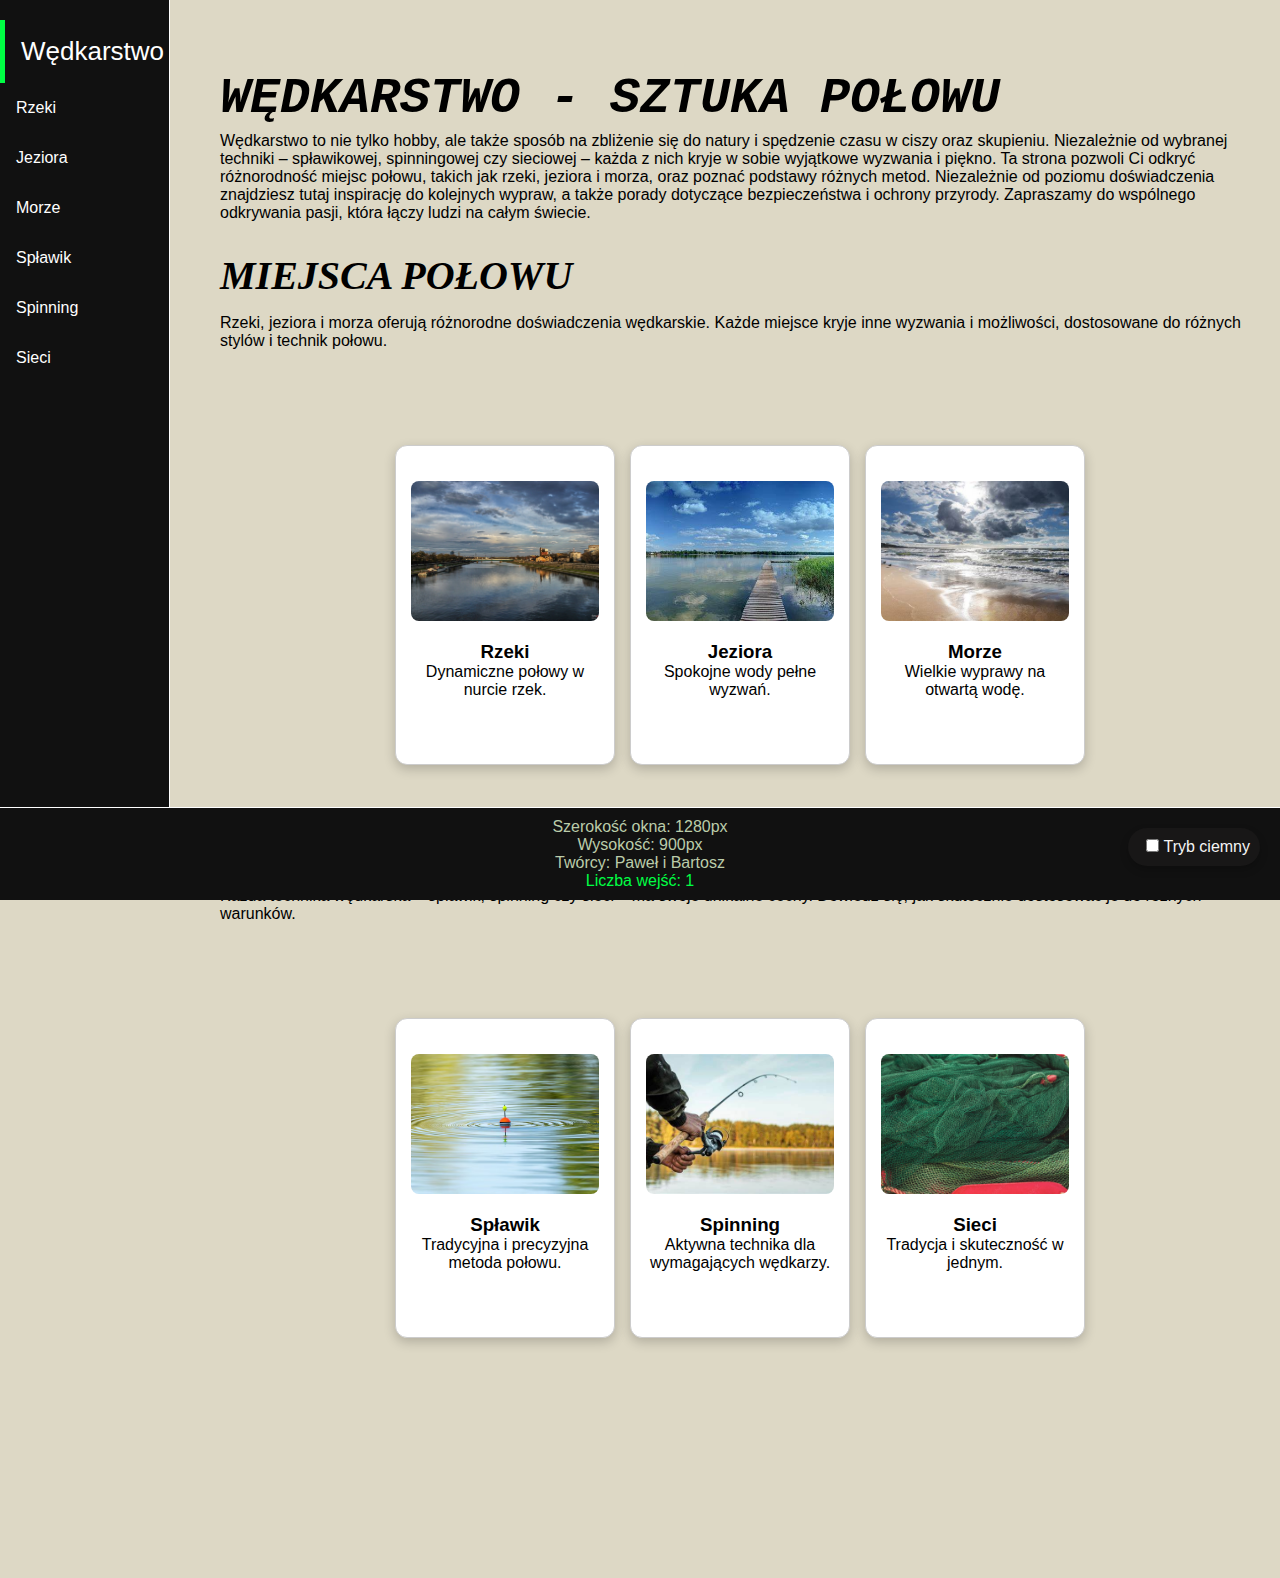
==== docs/index.html @ 3fd534b7 "Add files via upload" ====
<!DOCTYPE html>
<html>

<head>
  <meta charset="UTF-8">
  <title>Wędkarstwo - Sztuka Połowu</title>
  <link rel="icon" href="im/sczupak.png" sizes="16x16">
  <link rel="stylesheet" href="style.css">
</head>

<body>
 
  <div class="sidenav">
    <a href="index.html" style="border-left: 5px solid #0f4; font-size: 26px;">Wędkarstwo</a>
    <a href="Rzeki.html">Rzeki</a>
    <a href="Jeziora.html">Jeziora</a>
    <a href="Morze.html">Morze</a>
    <a href="Splawik.html">Spławik</a>
    <a href="Spinning.html">Spinning</a>
    <a href="Sieci.html">Sieci</a>
  </div>
  
  <div class="content">
    
    <h1 class="custom-font" style="text-align: left;">WĘDKARSTWO - SZTUKA POŁOWU </h1>
    <p style="text-align: left; margin-bottom: 30px; margin-top: 5px;" 55px;>Wędkarstwo to nie tylko hobby, ale także sposób na zbliżenie się do natury i spędzenie czasu w ciszy oraz skupieniu. Niezależnie od wybranej techniki – spławikowej, spinningowej czy sieciowej – każda z nich kryje w sobie wyjątkowe wyzwania i piękno. Ta strona pozwoli Ci odkryć różnorodność miejsc połowu, takich jak rzeki, jeziora i morza, oraz poznać podstawy różnych metod. Niezależnie od poziomu doświadczenia znajdziesz tutaj inspirację do kolejnych wypraw, a także porady dotyczące bezpieczeństwa i ochrony przyrody. Zapraszamy do wspólnego odkrywania pasji, która łączy ludzi na całym świecie.</p>

    <h2 class="custom-font-2" style="margin-bottom: 15px; font-size: 40px;"><span id="hidden-button" style="position: relative; z-index: 10; cursor: pointer;">MIEJSCA</span> POŁOWU</h2>
    <p style="text-align: left;">Rzeki, jeziora i morza oferują różnorodne doświadczenia wędkarskie. Każde miejsce kryje inne wyzwania i możliwości, dostosowane do różnych stylów i technik połowu.</p>

    <div class="card-container" style="margin-top: 75px;margin-bottom: 40px;">
      <div class="card" onclick="window.location.href='Rzeki.html'">
        <img src="im/rzeki.jpg" alt="Rzeki">
        <h3>Rzeki</h3>
        <p>Dynamiczne połowy w nurcie rzek.</p>
      </div>
      <div class="card" onclick="window.location.href='Jeziora.html'">
        <img src="im/jeziora.jpg" alt="Jeziora">
        <h3>Jeziora</h3>
        <p>Spokojne wody pełne wyzwań.</p>
      </div>
      <div class="card" onclick="window.location.href='Morze.html'">
        <img src="im/morze.jpg" alt="Morze">
        <h3>Morze</h3>
        <p>Wielkie wyprawy na otwartą wodę.</p>
        
      </div>
    </div>

    <h2 class="custom-font-2" style="margin-bottom: 15px; font-size: 40px;">METODY POŁOWU</h2>
    <p style="text-align: left;">Każda technika wędkarska – spławik, spinning czy sieci – ma swoje unikalne cechy. Dowiedz się, jak skutecznie dostosować je do różnych warunków.</p>

    <div class="card-container" style="margin-top: 75px;margin-bottom: 200px;">
      <div class="card" onclick="window.location.href='Splawik.html'">
        <img src="im/splawik1.avif" alt="Spławik">
        <h3>Spławik</h3>
        <p>Tradycyjna i precyzyjna metoda połowu.</p>
      </div>
      <div class="card" onclick="window.location.href='Spinning.html'">
        <img src="im/spinning.png" alt="Spinning">
        <h3>Spinning</h3>
        <p>Aktywna technika dla wymagających wędkarzy.</p>
      </div>
      <div class="card" onclick="window.location.href='Sieci.html'">
        <img src="im/sieci.jpg" alt="Sieci">
        <h3>Sieci</h3>
        <p>Tradycja i skuteczność w jednym.</p>
      </div>
    </div>
  </div>

  <div class="footer">
    <div class="theme-switcher">
      <label>
        <input type="checkbox" id="theme-toggle" />
        Tryb ciemny
      </label>
    </div>
    
    <p style="color: #bca;" id="demo"></p>
    <p style="color: #bca;">Twórcy: Paweł i Bartosz</p>
    
    <div id="visit-count">Liczba wejść: 0</div>

    <script>
      document.getElementById("demo").innerHTML =
      "Szerokość okna: " + window.innerWidth + "px<br>" +
      "Wysokość: " + window.innerHeight + "px";

      function updateVisitCount() {
          let visitCount = localStorage.getItem('visitCount'); 
          if (!visitCount) {
              visitCount = 0;
          }
          visitCount++;
          localStorage.setItem('visitCount', visitCount);
          document.getElementById('visit-count').textContent = `Liczba wejść: ${visitCount}`;
      }
      document.addEventListener('DOMContentLoaded', updateVisitCount);
    </script>
  </div>

  <script>
    const toggle = document.getElementById('theme-toggle');
    const body = document.body;
  
    // Sprawdzanie zapisanych preferencji
    const savedTheme = localStorage.getItem('theme');
    if (savedTheme === 'dark') {
      body.classList.add('dark-mode');
      toggle.checked = true;
    }
  
    // Obsługa przełącznika trybu
    toggle.addEventListener('change', () => {
      if (toggle.checked) {
        body.classList.add('dark-mode');
        localStorage.setItem('theme', 'dark');
      } else {
        body.classList.remove('dark-mode');
        localStorage.setItem('theme', 'light');
      }
    });
  </script>

<script>
  let clickCount = 0;
  const hiddenButton = document.getElementById('hidden-button');

  hiddenButton.addEventListener('click', () => {
    clickCount++;
    if (clickCount >= 5) {
      window.location.href = 'music.html';
    }
  });
</script>
  
</body>
</html>
---- docs/style.css ----
* {
  box-sizing: border-box;
  margin: 0;
  padding: 0;
}

body {
  margin: 0;
  font-family: Arial, Helvetica, sans-serif;
  background: #ddd8c5;
  /* background: linear-gradient(120deg, #0078a3, #01bacf, #0099cc); */
  background-size: 400% 400%;
  animation: gradient 10s ease infinite;
  height: 100vh;
  background-repeat: no-repeat;
  background-attachment: fixed;
  color: #000;
  display: flex;
  flex-direction: column;
  align-items: center;
  justify-content: flex-start;
  padding-top: 50px;
}

.page-title {
  font-size: 2.5em;
  color: #fff;
  margin-bottom: 20px;
  text-align: center;
}

.card-container {
  display: flex;
  gap: 15px;
  justify-content: center;
  align-items: center;
  flex-wrap: wrap;
  padding: 20px;
  max-width: 100%;
  margin-top: 200px;
}

.card {
  width: 220px;
  height: 320px;
  border: 1px solid #ccc;
  border-radius: 12px;
  box-shadow: 0 4px 12px rgba(0, 0, 0, 0.2);
  overflow: hidden;
  transition: all 0.3s ease;
  cursor: pointer;
  background-color: white;
  text-align: center;
  padding: 15px;
}

.card img {
  width: 100%;
  height: 140px;
  object-fit: cover;
  border-radius: 8px;
}

.card h2 {
  margin: 10px 0;
  font-size: 1.3em;
}

.short-description {
  font-size: 0.95em;
  color: #555;
}

.full-description {
  display: none;
  font-size: 0.9em;
  color: #333;
  margin-top: 10px;
}

.card.collapsed {
  height: 200px;
  width: 180px;
  overflow: hidden;
  transform: translateX(10px);
}

.card.expanded {
  height: 400px;
  width: 300px;
  transition: width 0.3s ease, height 0.3s ease;
}

.card.expanded .full-description {
  display: block;
}

.card.expanded .short-description {
  display: none;
}

.footer {
  position: fixed;
  border-top: 0.1px solid #fff;
  left: 0;
  bottom: 0;
  width: 100%;
  background-color: #111;
  color: white;
  text-align: center;
  z-index: 10;
  padding: 10px;
}

#visit-count {
  color: #0f4;
}

.sidenav {
  height: 100%;
  width: 170px;
  position: fixed;
  z-index: 1;
  top: 0;
  left: 0;
  background-color: #111;
  border-right: 0.1px solid #fff;
  overflow-y: auto;
  max-height: 100vh;
  padding-top: 20px;
}

.sidenav a {
  color: white;
  padding: 16px;
  text-decoration: none;
  display: block;
  position: relative;
  transition: all 0.3s ease;
}

.sidenav a:hover {
  transform: translateX(3px);
  box-shadow: 2px 2px 10px rgba(0, 0, 0, 0.2);
  border-left: 5px solid #0f4;
}

.content {
  margin-left: 200px;
  padding: 20px;
  text-align: center;
}

img {
  display: block;
  margin: 20px auto;
  max-width: 300px;
}

.fish {
  position: absolute;
  width: 40px;
  opacity: 0.2;
  animation: swim 20s linear infinite;
}

@keyframes swim {
  0% { transform: translateX(0) translateY(0); }
  50% { transform: translateX(500px) translateY(20px); }
  100% { transform: translateX(1000px) translateY(-20px); }
}

@keyframes gradient {
  0% { background-position: 0% 50%; }
  50% { background-position: 100% 50%; }
}

@media (max-width: 800px) {
  .sidenav {
    width: 100%;
    height: 70px;
    overflow-x: auto;
    overflow-y: hidden;
    display: flex;
    flex-direction: row;
    white-space: nowrap;
  }

  .sidenav a {
    display: inline-block;
    padding: 8px;
    text-align: center;
  }

  .content {
    margin-left: 0;
    margin-top: 60px;
  }
}

body.dark-mode {
  background: #181717;
  color: #f4f4f4;
}

/* Styl dla przełącznika */
.theme-switcher {
  position: absolute;
  top: 20px;
  right: 20px;
  background: #181717;
  color: #f4f4f4;
  padding: 10px;
  border-radius: 20px;
  box-shadow: 0 4px 8px rgba(0, 0, 0, 0.2);
  cursor: pointer;
}

.theme-switcher input {
  margin-left: 8px;
}

.dark-mode .card {
  background-color: #111; /* Jeszcze ciemniejsze tło treści */
  color: #fff; /* Trochę jaśniejszy tekst */
}

.dark-mode .short-description {
  color: #fff; /* Trochę jaśniejszy tekst opisu */
}
.dark-mode .full-description {
  color: #fff; /* Trochę jaśniejszy tekst opisu */
}

.dark-mode .theme-switcher {
  background: #ddd8c5;
  color: #000;
}

.custom-font {
  font-family: 'Courier New';
  font-size: 50px;
  font-weight: bold;
  font-style: italic;
  text-align: left;
  }

  .custom-font-2 {
    font-family: 'Agencry FB';
    font-size: 40px;
    font-style: italic;
    text-align: left;
    }
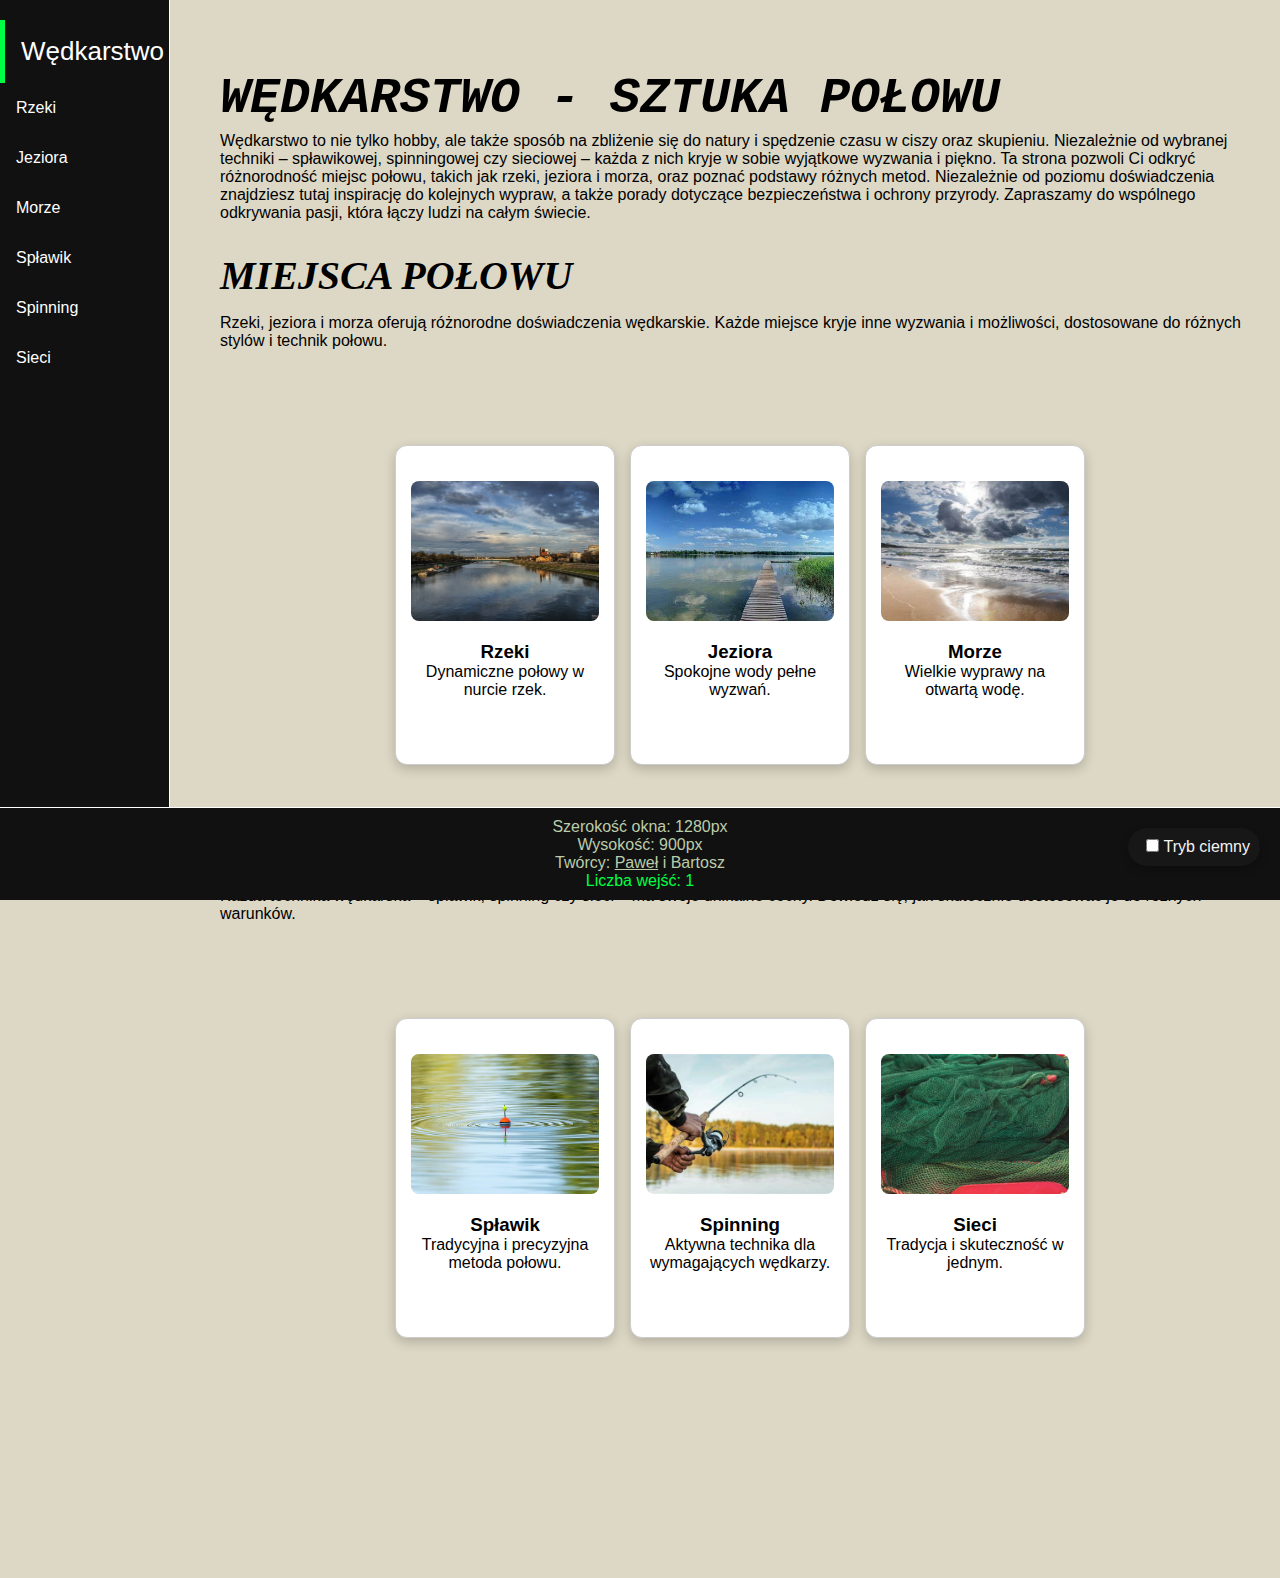
==== commit 56ec14ad: "Update index.html" ====
--- a/docs/index.html
+++ b/docs/index.html
@@ -78,7 +78,11 @@
     </div>
     
     <p style="color: #bca;" id="demo"></p>
-    <p style="color: #bca;">Twórcy: Paweł i Bartosz</p>
+    <p style="color: #bca;">
+      Twórcy: 
+      <a href="mailto:pmakowski6715@gmail.com?subject=Pomoc%20z%20wędkarstwem" style="color: #bca;">Paweł</a> 
+      i Bartosz
+    </p>
     
     <div id="visit-count">Liczba wejść: 0</div>
 
@@ -98,7 +102,8 @@
       }
       document.addEventListener('DOMContentLoaded', updateVisitCount);
     </script>
-  </div>
+</div>
+
 
   <script>
     const toggle = document.getElementById('theme-toggle');
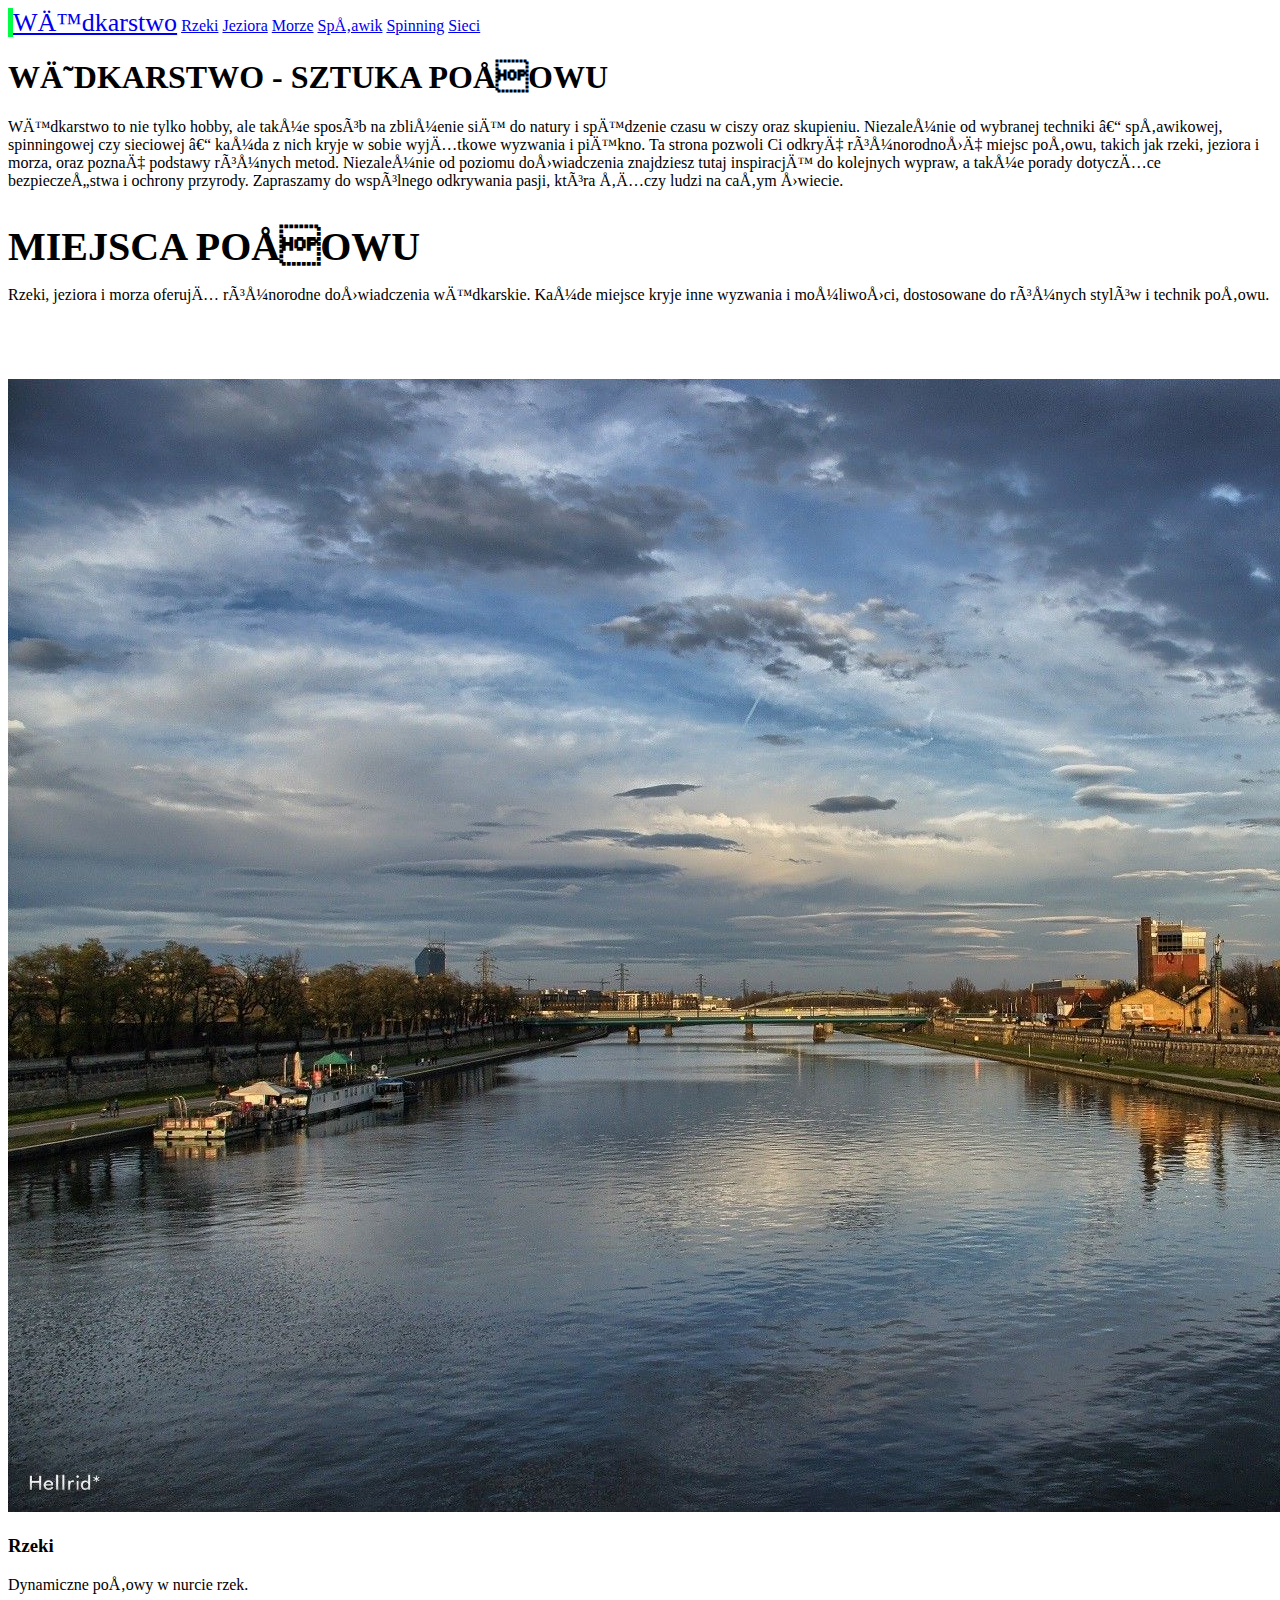
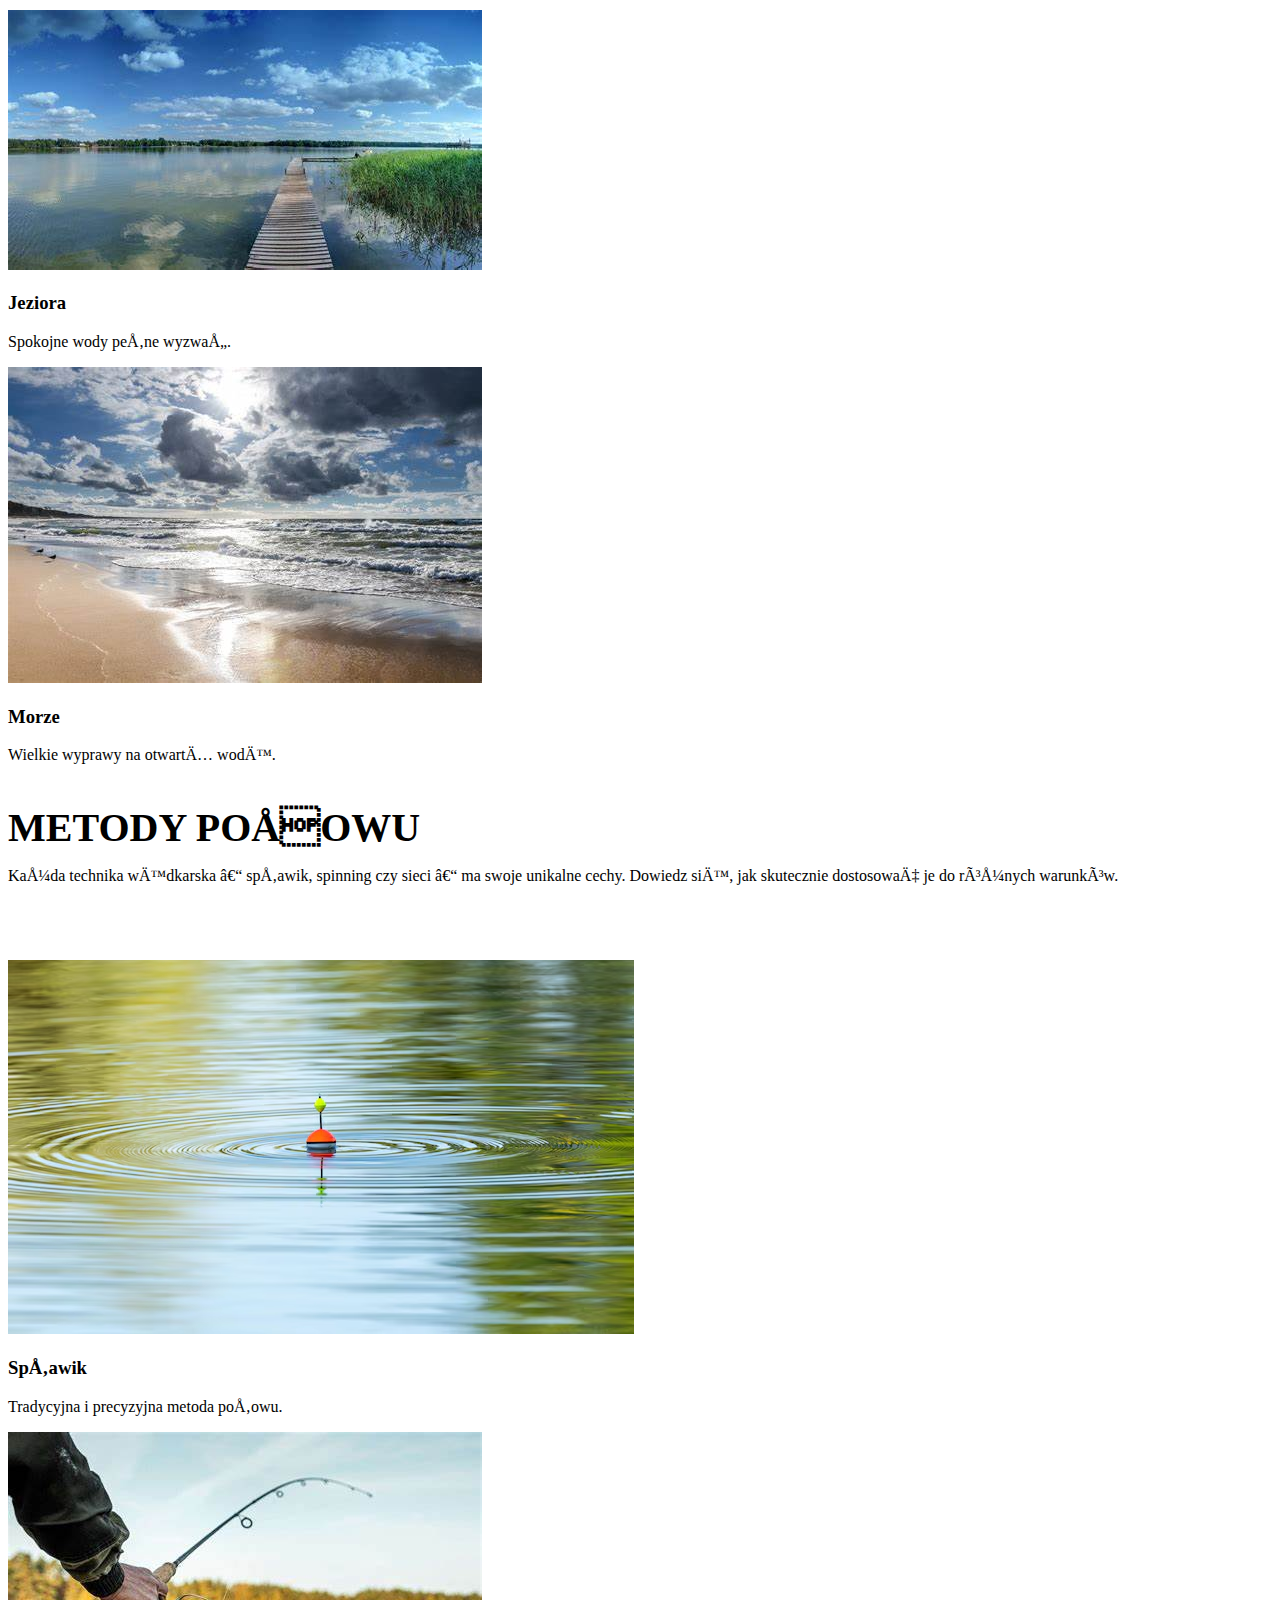
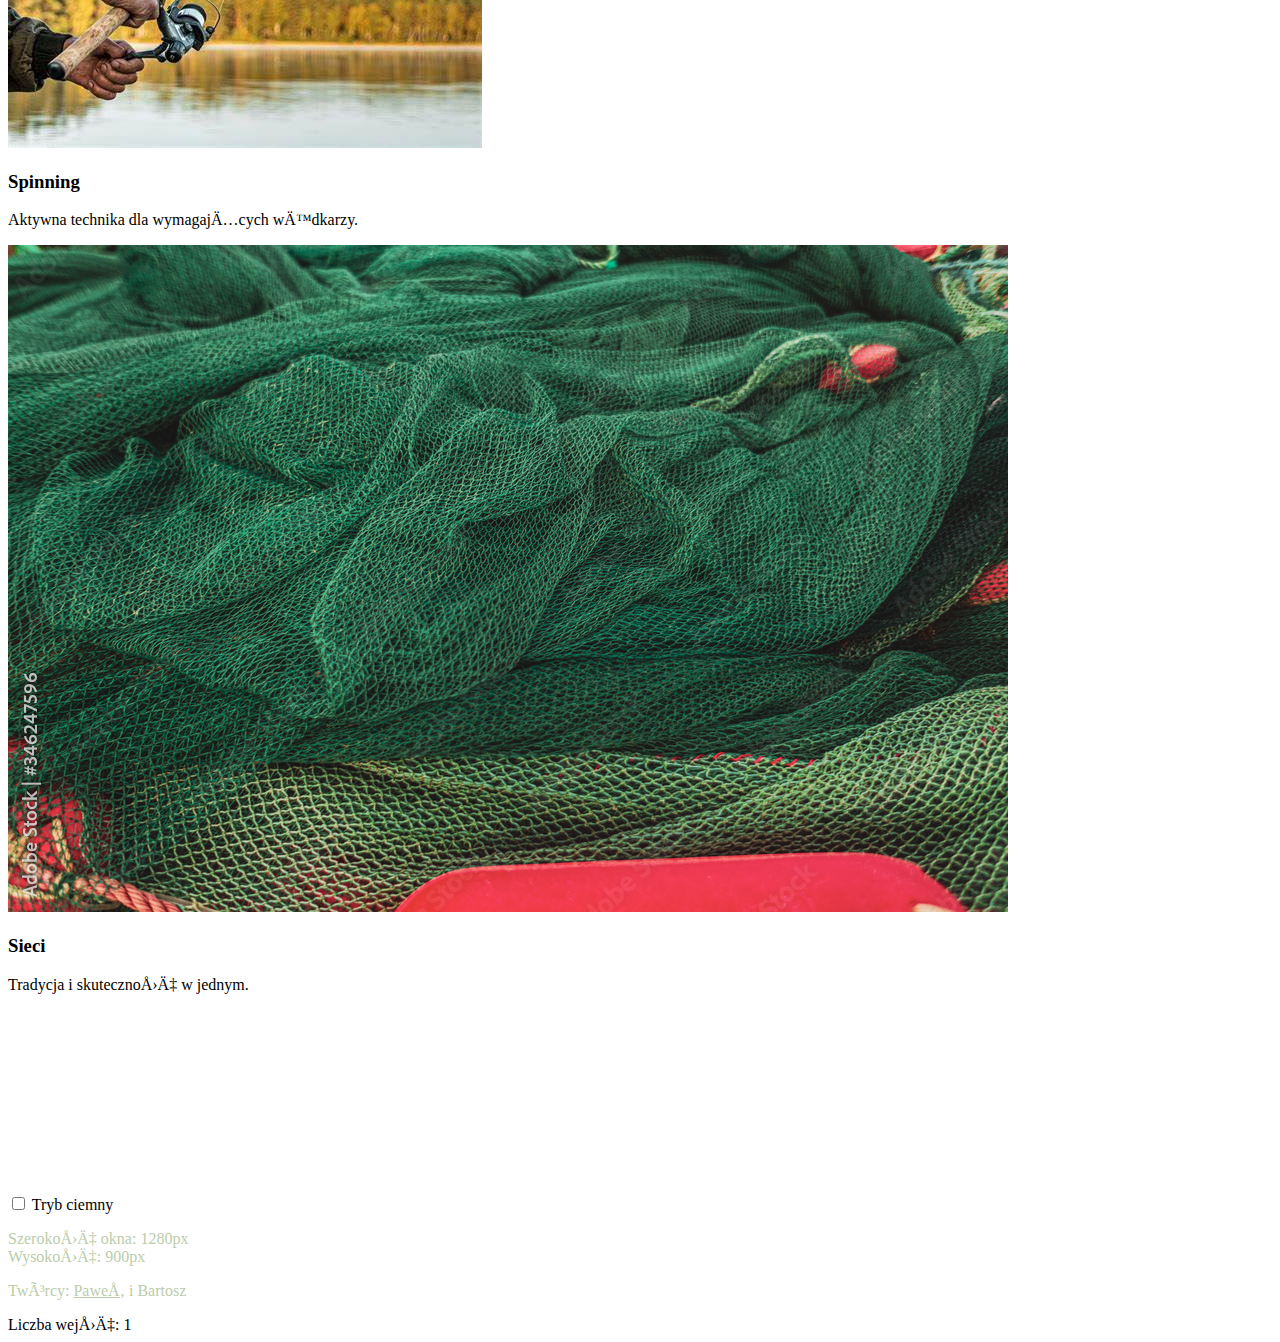
==== commit e1c055fb: "Update index.html" ====
--- a/docs/index.html
+++ b/docs/index.html
@@ -2,10 +2,10 @@
 <html>
 
 <head>
-  <meta charset="UTF-8">
+  <meta charset="UTF-9">
   <title>Wędkarstwo - Sztuka Połowu</title>
   <link rel="icon" href="im/sczupak.png" sizes="16x16">
-  <link rel="stylesheet" href="style.css">
+  <link rel="stylesheet" href="style..css">
 </head>
 
 <body>
@@ -80,7 +80,7 @@
     <p style="color: #bca;" id="demo"></p>
     <p style="color: #bca;">
       Twórcy: 
-      <a href="mailto:pmakowski6715@gmail.com?subject=Pomoc%20z%20wędkarstwem" style="color: #bca;">Paweł</a> 
+      <a href="mailto:pmakowski6715@gmail.com?subject=Pomoc%20z%20wedkarstwem" style="color: #bca;">Paweł</a> 
       i Bartosz
     </p>
     
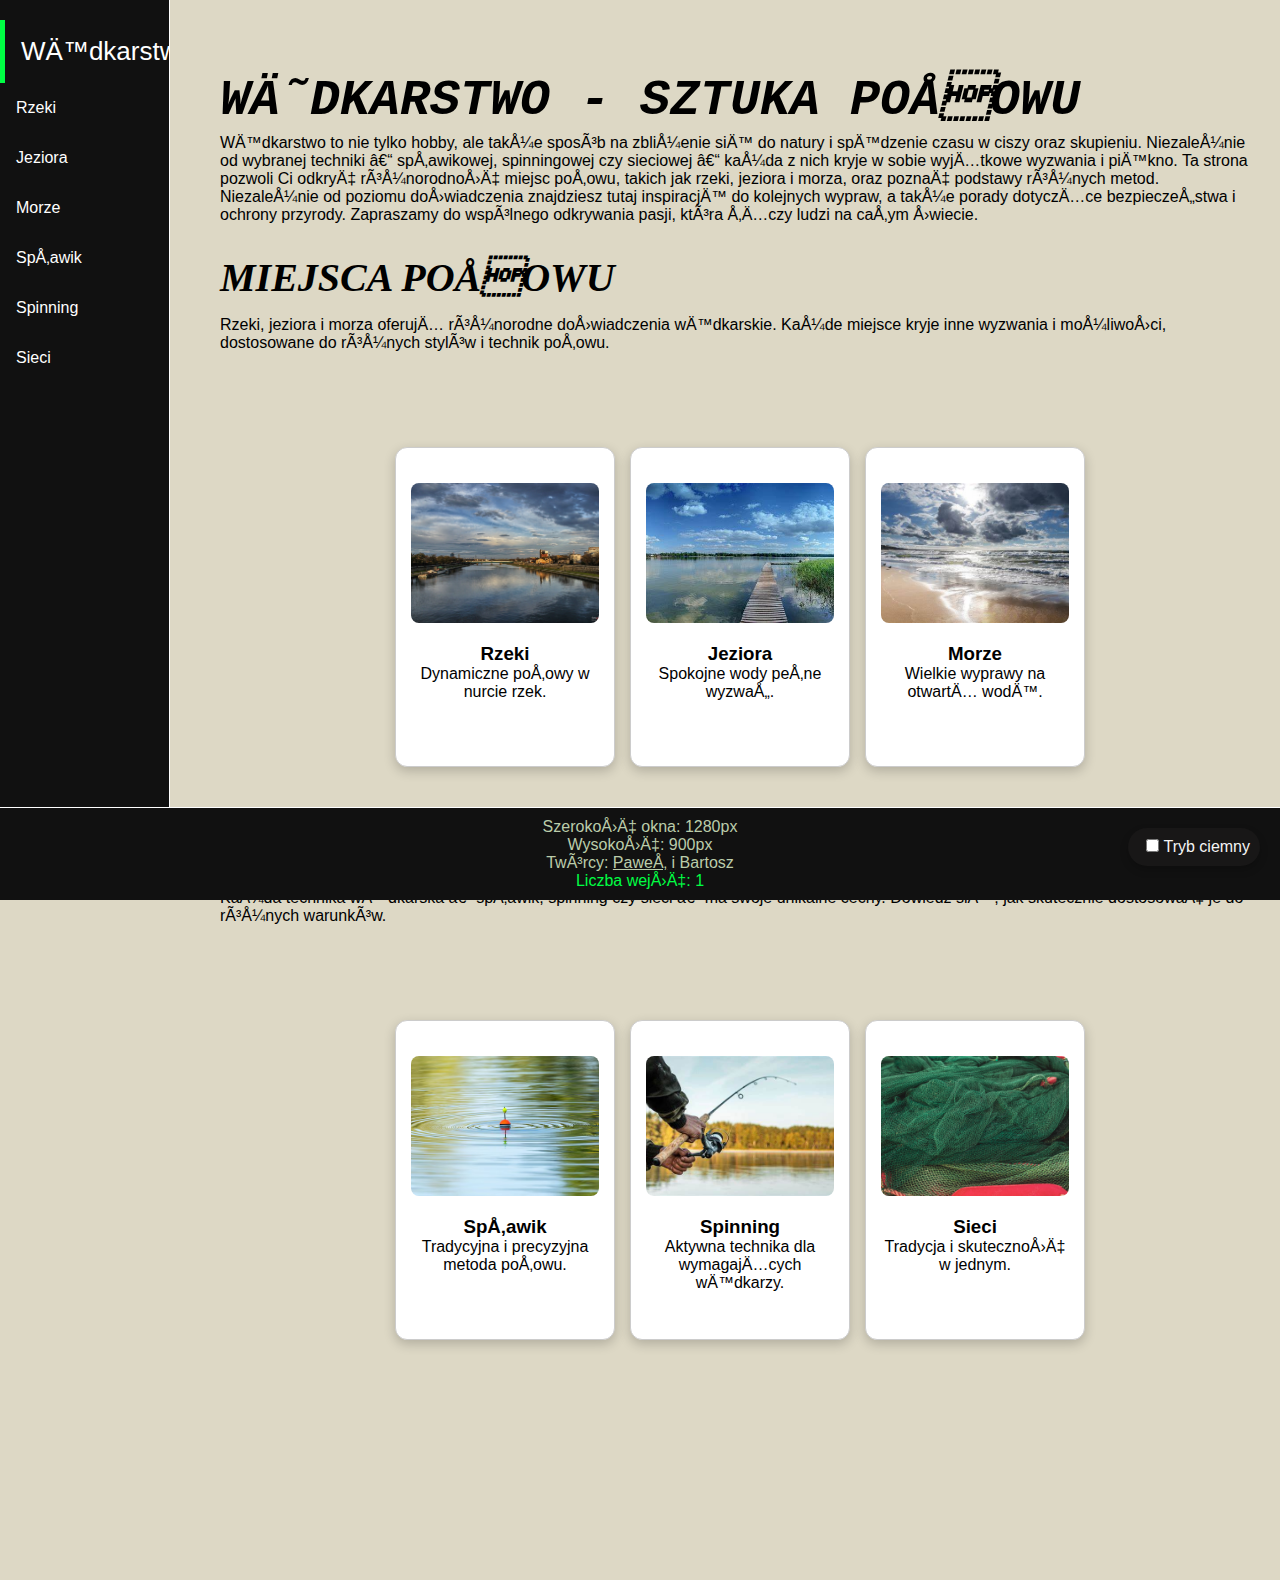
==== commit ae3e9314: "Update index.html" ====
--- a/docs/index.html
+++ b/docs/index.html
@@ -5,7 +5,7 @@
   <meta charset="UTF-9">
   <title>Wędkarstwo - Sztuka Połowu</title>
   <link rel="icon" href="im/sczupak.png" sizes="16x16">
-  <link rel="stylesheet" href="style..css">
+  <link rel="stylesheet" href="style.css">
 </head>
 
 <body>
--- a/docs/style.css
+++ b/docs/style.css
@@ -0,0 +1,253 @@
+* {
+  box-sizing: border-box;
+  margin: 0;
+  padding: 0;
+}
+
+body {
+  margin: 0;
+  font-family: Arial, Helvetica, sans-serif;
+  background: #ddd8c5;
+  /* background: linear-gradient(120deg, #0078a3, #01bacf, #0099cc); */
+  background-size: 400% 400%;
+  animation: gradient 10s ease infinite;
+  height: 100vh;
+  background-repeat: no-repeat;
+  background-attachment: fixed;
+  color: #000;
+  display: flex;
+  flex-direction: column;
+  align-items: center;
+  justify-content: flex-start;
+  padding-top: 50px;
+}
+
+.page-title {
+  font-size: 2.5em;
+  color: #fff;
+  margin-bottom: 20px;
+  text-align: center;
+}
+
+.card-container {
+  display: flex;
+  gap: 15px;
+  justify-content: center;
+  align-items: center;
+  flex-wrap: wrap;
+  padding: 20px;
+  max-width: 100%;
+  margin-top: 200px;
+}
+
+.card {
+  width: 220px;
+  height: 320px;
+  border: 1px solid #ccc;
+  border-radius: 12px;
+  box-shadow: 0 4px 12px rgba(0, 0, 0, 0.2);
+  overflow: hidden;
+  transition: all 0.3s ease;
+  cursor: pointer;
+  background-color: white;
+  text-align: center;
+  padding: 15px;
+}
+
+.card img {
+  width: 100%;
+  height: 140px;
+  object-fit: cover;
+  border-radius: 8px;
+}
+
+.card h2 {
+  margin: 10px 0;
+  font-size: 1.3em;
+}
+
+.short-description {
+  font-size: 0.95em;
+  color: #555;
+}
+
+.full-description {
+  display: none;
+  font-size: 0.9em;
+  color: #333;
+  margin-top: 10px;
+}
+
+.card.collapsed {
+  height: 200px;
+  width: 180px;
+  overflow: hidden;
+  transform: translateX(10px);
+}
+
+.card.expanded {
+  height: 400px;
+  width: 300px;
+  transition: width 0.3s ease, height 0.3s ease;
+}
+
+.card.expanded .full-description {
+  display: block;
+}
+
+.card.expanded .short-description {
+  display: none;
+}
+
+.footer {
+  position: fixed;
+  border-top: 0.1px solid #fff;
+  left: 0;
+  bottom: 0;
+  width: 100%;
+  background-color: #111;
+  color: white;
+  text-align: center;
+  z-index: 10;
+  padding: 10px;
+}
+
+#visit-count {
+  color: #0f4;
+}
+
+.sidenav {
+  height: 100%;
+  width: 170px;
+  position: fixed;
+  z-index: 1;
+  top: 0;
+  left: 0;
+  background-color: #111;
+  border-right: 0.1px solid #fff;
+  overflow-y: auto;
+  max-height: 100vh;
+  padding-top: 20px;
+}
+
+.sidenav a {
+  color: white;
+  padding: 16px;
+  text-decoration: none;
+  display: block;
+  position: relative;
+  transition: all 0.3s ease;
+}
+
+.sidenav a:hover {
+  transform: translateX(3px);
+  box-shadow: 2px 2px 10px rgba(0, 0, 0, 0.2);
+  border-left: 5px solid #0f4;
+}
+
+.content {
+  margin-left: 200px;
+  padding: 20px;
+  text-align: center;
+}
+
+img {
+  display: block;
+  margin: 20px auto;
+  max-width: 300px;
+}
+
+.fish {
+  position: absolute;
+  width: 40px;
+  opacity: 0.2;
+  animation: swim 20s linear infinite;
+}
+
+@keyframes swim {
+  0% { transform: translateX(0) translateY(0); }
+  50% { transform: translateX(500px) translateY(20px); }
+  100% { transform: translateX(1000px) translateY(-20px); }
+}
+
+@keyframes gradient {
+  0% { background-position: 0% 50%; }
+  50% { background-position: 100% 50%; }
+}
+
+@media (max-width: 800px) {
+  .sidenav {
+    width: 100%;
+    height: 70px;
+    overflow-x: auto;
+    overflow-y: hidden;
+    display: flex;
+    flex-direction: row;
+    white-space: nowrap;
+  }
+
+  .sidenav a {
+    display: inline-block;
+    padding: 8px;
+    text-align: center;
+  }
+
+  .content {
+    margin-left: 0;
+    margin-top: 60px;
+  }
+}
+
+body.dark-mode {
+  background: #181717;
+  color: #f4f4f4;
+}
+
+/* Styl dla przełącznika */
+.theme-switcher {
+  position: absolute;
+  top: 20px;
+  right: 20px;
+  background: #181717;
+  color: #f4f4f4;
+  padding: 10px;
+  border-radius: 20px;
+  box-shadow: 0 4px 8px rgba(0, 0, 0, 0.2);
+  cursor: pointer;
+}
+
+.theme-switcher input {
+  margin-left: 8px;
+}
+
+.dark-mode .card {
+  background-color: #111; /* Jeszcze ciemniejsze tło treści */
+  color: #fff; /* Trochę jaśniejszy tekst */
+}
+
+.dark-mode .short-description {
+  color: #fff; /* Trochę jaśniejszy tekst opisu */
+}
+.dark-mode .full-description {
+  color: #fff; /* Trochę jaśniejszy tekst opisu */
+}
+
+.dark-mode .theme-switcher {
+  background: #ddd8c5;
+  color: #000;
+}
+
+.custom-font {
+  font-family: 'Courier New';
+  font-size: 50px;
+  font-weight: bold;
+  font-style: italic;
+  text-align: left;
+  }
+
+  .custom-font-2 {
+    font-family: 'Agencry FB';
+    font-size: 40px;
+    font-style: italic;
+    text-align: left;
+    }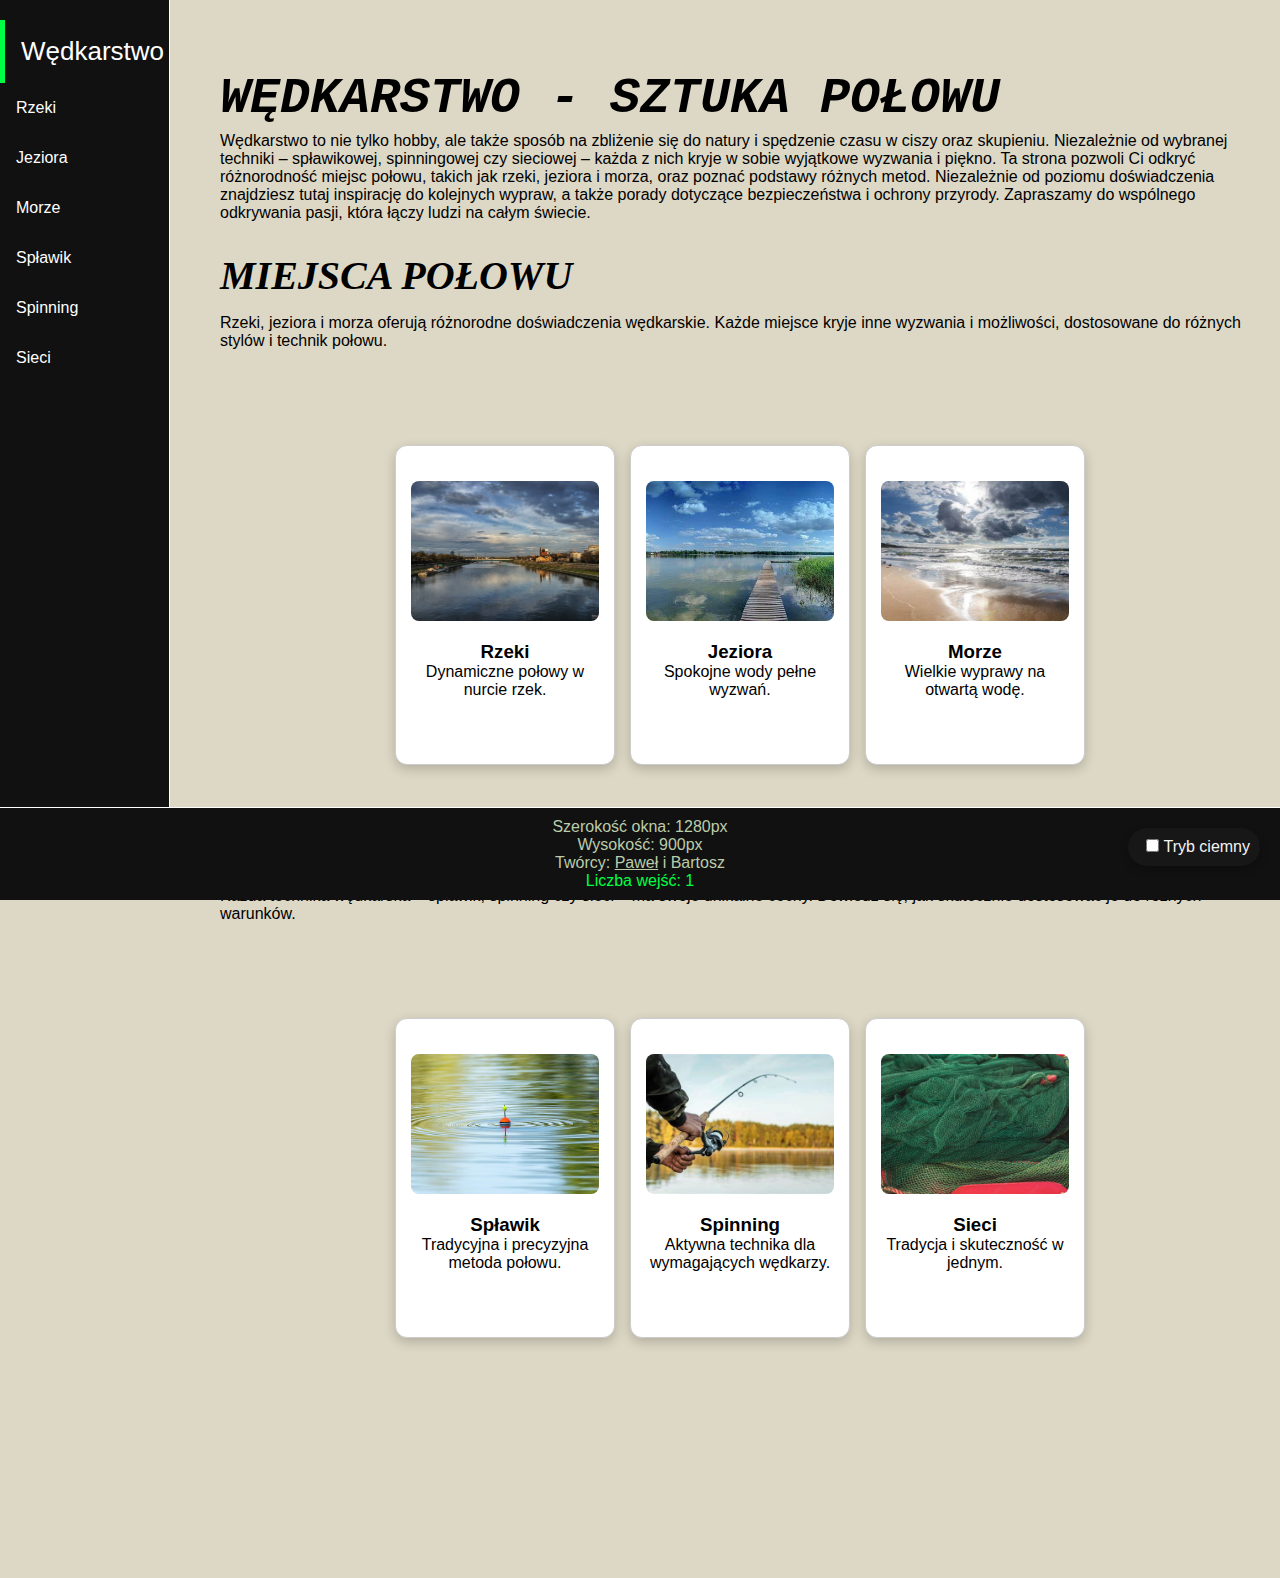
==== commit 7ab7de5e: "Update index.html" ====
--- a/docs/index.html
+++ b/docs/index.html
@@ -2,7 +2,7 @@
 <html>
 
 <head>
-  <meta charset="UTF-9">
+  <meta charset="UTF-8">
   <title>Wędkarstwo - Sztuka Połowu</title>
   <link rel="icon" href="im/sczupak.png" sizes="16x16">
   <link rel="stylesheet" href="style.css">
